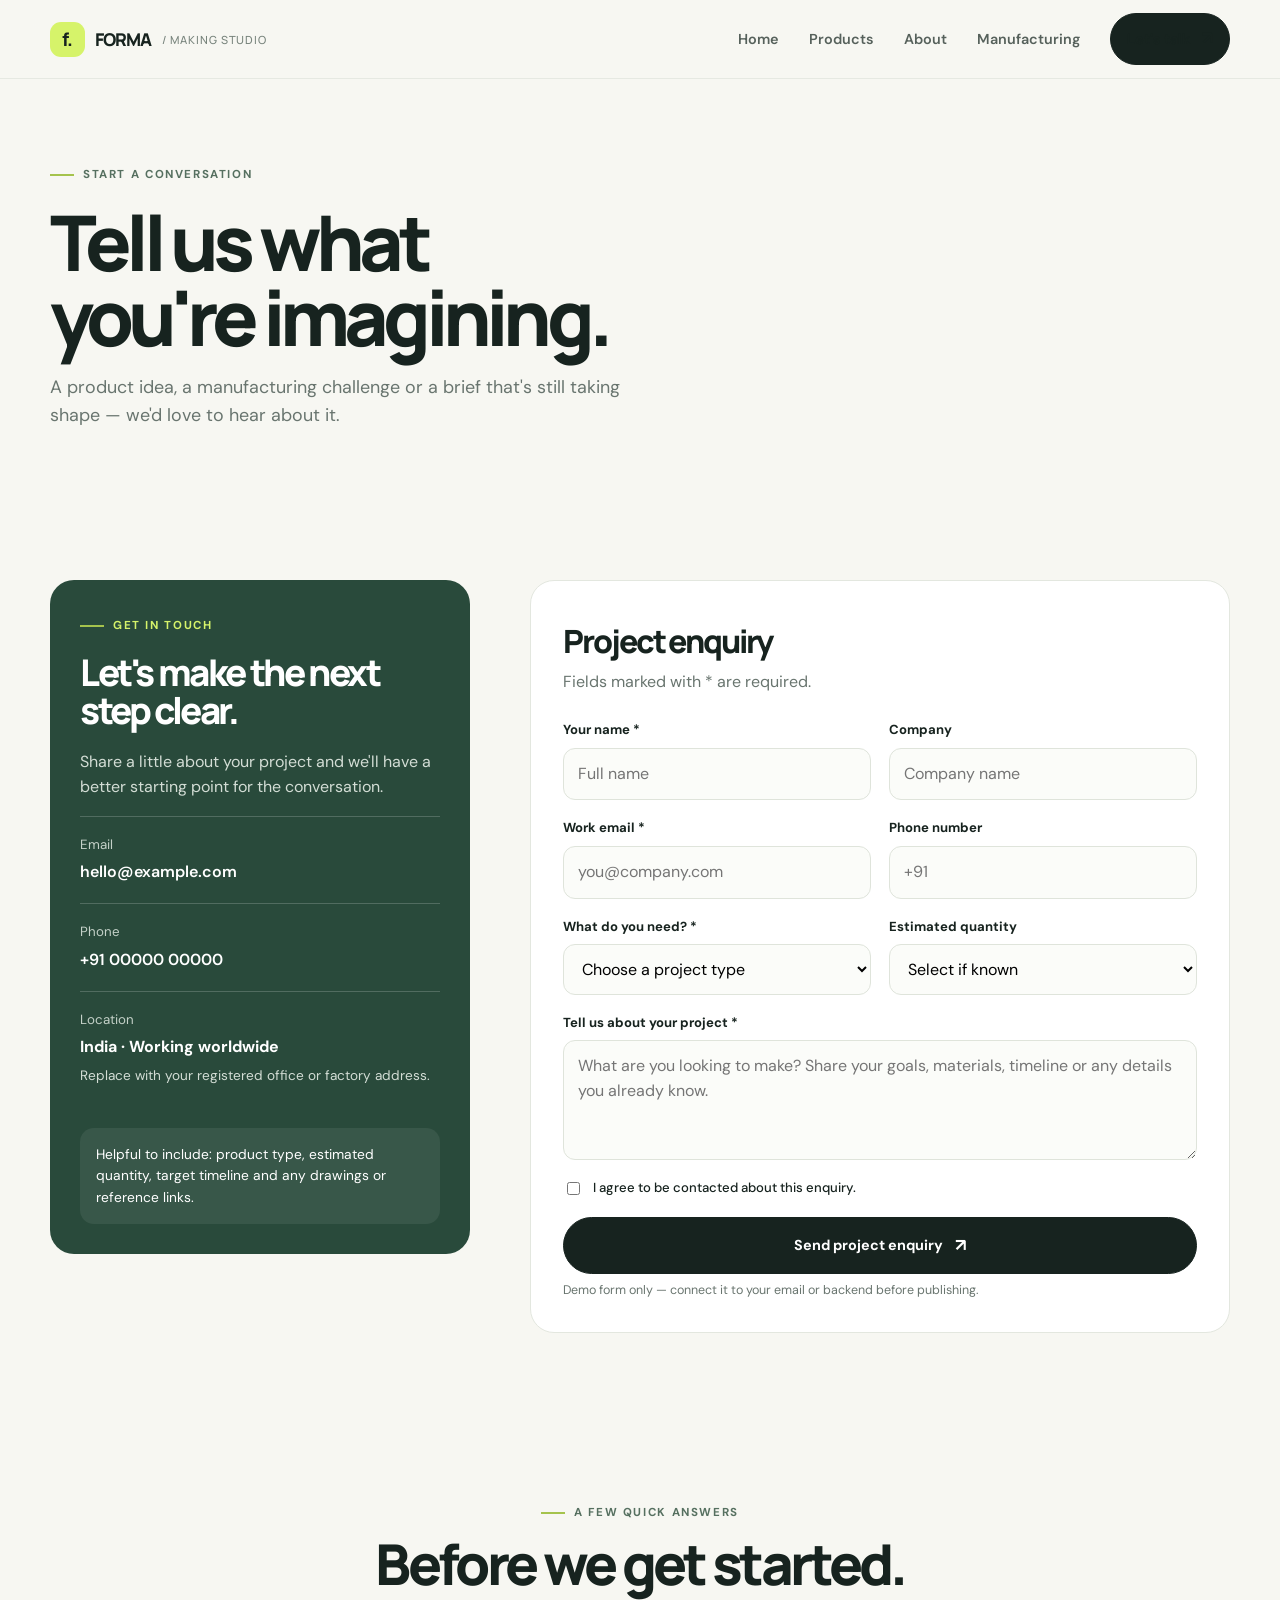
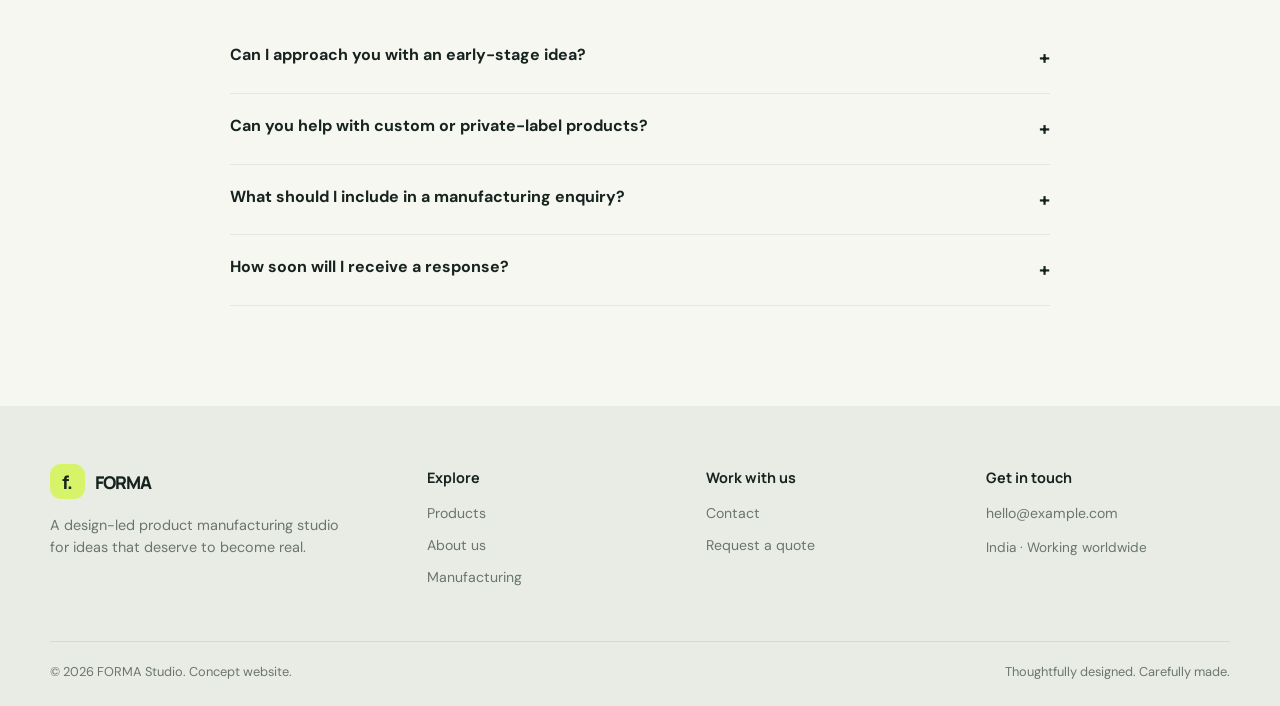
==== contact.html @ 0dbb73dc "first commit" ====
<!doctype html><html lang="en"><head><meta charset="utf-8"><meta name="viewport" content="width=device-width, initial-scale=1"><meta name="description" content="Contact FORMA to discuss product design, manufacturing and custom production projects."><title>Contact — FORMA</title><link rel="stylesheet" href="assets/style.css"></head><body><header class="site-header"><div class="container nav"><a class="brand" href="index.html"><span class="brand-mark">f.</span> FORMA<span style="font-weight:500;color:#78847c;font-size:.7rem;letter-spacing:.08em"> / MAKING STUDIO</span></a><button class="menu-toggle" aria-label="Toggle navigation" aria-expanded="false">☰</button><nav class="nav-links"><a href="index.html">Home</a><a href="products.html">Products</a><a href="about.html">About</a><a href="manufacturing.html">Manufacturing</a><a class="active btn btn-dark nav-cta" href="contact.html">Let's talk <span class="arrow">↗</span></a></nav></div></header><main><section class="page-hero"><div class="container"><span class="eyebrow">Start a conversation</span><h1 class="display">Tell us what<br>you're imagining.</h1><p class="lead">A product idea, a manufacturing challenge or a brief that's still taking shape — we'd love to hear about it.</p></div></section><section class="section-sm" id="quote"><div class="container form-layout"><aside class="contact-card"><span class="eyebrow" style="color:#d6f36a">Get in touch</span><h2 class="h2" style="font-size:2.3rem;margin-top:18px">Let's make the next step clear.</h2><p>Share a little about your project and we'll have a better starting point for the conversation.</p><div class="contact-detail"><small>Email</small><a href="mailto:hello@example.com">hello@example.com</a></div><div class="contact-detail"><small>Phone</small><a href="tel:+910000000000">+91 00000 00000</a></div><div class="contact-detail"><small>Location</small><strong>India · Working worldwide</strong><p style="font-size:.85rem;margin:5px 0 0">Replace with your registered office or factory address.</p></div><div style="margin-top:24px;padding:16px;background:#ffffff12;border-radius:14px;font-size:.86rem">Helpful to include: product type, estimated quantity, target timeline and any drawings or reference links.</div></aside><form class="form-card" data-demo-form><h2 class="h2" style="font-size:2rem">Project enquiry</h2><p class="muted" style="margin-top:-8px;margin-bottom:25px">Fields marked with * are required.</p><div class="form-grid"><div class="field"><label for="name">Your name *</label><input id="name" name="name" required placeholder="Full name"></div><div class="field"><label for="company">Company</label><input id="company" name="company" placeholder="Company name"></div><div class="field"><label for="email">Work email *</label><input id="email" type="email" name="email" required placeholder="you@company.com"></div><div class="field"><label for="phone">Phone number</label><input id="phone" type="tel" name="phone" placeholder="+91"></div><div class="field"><label for="project">What do you need? *</label><select id="project" name="project" required><option value="">Choose a project type</option><option>Product design & development</option><option>Custom manufacturing</option><option>OEM / ODM / private label</option><option>Existing product enquiry</option><option>Other</option></select></div><div class="field"><label for="quantity">Estimated quantity</label><select id="quantity" name="quantity"><option value="">Select if known</option><option>Prototype / sample only</option><option>Under 500 units</option><option>500–2,000 units</option><option>2,000–10,000 units</option><option>10,000+ units</option><option>Not sure yet</option></select></div><div class="field full"><label for="message">Tell us about your project *</label><textarea id="message" name="message" required placeholder="What are you looking to make? Share your goals, materials, timeline or any details you already know."></textarea></div><div class="field full"><label style="display:flex;gap:10px;align-items:start;font-weight:500"><input type="checkbox" required style="width:auto;margin-top:4px"> I agree to be contacted about this enquiry.</label></div><div class="field full"><button class="btn btn-dark" type="submit">Send project enquiry <span class="arrow">↗</span></button><div class="form-message" role="status"></div><p class="muted" style="font-size:.78rem;margin:0">Demo form only — connect it to your email or backend before publishing.</p></div></div></form></div></section><section class="section"><div class="container"><div style="text-align:center"><span class="eyebrow">A few quick answers</span><h2 class="h2">Before we get started.</h2></div><div class="faq-list"><details><summary>Can I approach you with an early-stage idea?</summary><p>Yes. Use the enquiry form to explain what you have in mind, what problem it solves and what you know so far. Concept development can be discussed as part of the project scope.</p></details><details><summary>Can you help with custom or private-label products?</summary><p>This concept site presents custom manufacturing and private-label services. Replace this answer with the actual services and minimum order quantities your business can support.</p></details><details><summary>What should I include in a manufacturing enquiry?</summary><p>Product purpose, reference images or drawings, material preferences, estimated quantity, target price and required delivery date are useful. You can start with whatever information you have.</p></details><details><summary>How soon will I receive a response?</summary><p>Add your actual enquiry response time here before publishing. For example, state the number of business days your team normally needs.</p></details></div></div></section></main><footer class="site-footer"><div class="container"><div class="footer-top"><div class="footer-about"><a class="brand" href="index.html"><span class="brand-mark">f.</span> FORMA</a><p>A design-led product manufacturing studio for ideas that deserve to become real.</p></div><div class="footer-col"><h4>Explore</h4><a href="products.html">Products</a><a href="about.html">About us</a><a href="manufacturing.html">Manufacturing</a></div><div class="footer-col"><h4>Work with us</h4><a href="contact.html">Contact</a><a href="#quote">Request a quote</a></div><div class="footer-col"><h4>Get in touch</h4><a href="mailto:hello@example.com">hello@example.com</a><span class="muted" style="font-size:.85rem">India · Working worldwide</span></div></div><div class="footer-bottom"><span>© <span data-year></span> FORMA Studio. Concept website.</span><span>Thoughtfully designed. Carefully made.</span></div></div></footer><a class="btn btn-dark mobile-cta" href="#quote">Start an enquiry ↗</a><script src="assets/main.js"></script><script>const p=new URLSearchParams(location.search).get('product');if(p){const m=document.querySelector('#message');if(m)m.value='I would like to enquire about: '+p+'\n\nProject details: ';}</script></body></html>
---- assets/style.css ----
@import url('https://fonts.googleapis.com/css2?family=DM+Sans:wght@400;500;600;700&family=Manrope:wght@400;500;600;700;800&display=swap');
:root{--ink:#17231f;--muted:#69756f;--paper:#f7f7f2;--white:#fff;--lime:#d6f36a;--line:#e3e7df;--green:#294a3b;--soft:#edf1e7;--radius:22px;--max:1180px}*{box-sizing:border-box}html{scroll-behavior:smooth}body{margin:0;background:var(--paper);color:var(--ink);font-family:'DM Sans',sans-serif;line-height:1.55}a{color:inherit;text-decoration:none}img{display:block;width:100%;object-fit:cover}button,input,textarea,select{font:inherit}.container{width:min(var(--max),calc(100% - 48px));margin:auto}.eyebrow{display:inline-flex;align-items:center;gap:9px;text-transform:uppercase;letter-spacing:.14em;font-size:.72rem;font-weight:700;color:#567060}.eyebrow:before{content:'';width:24px;height:2px;background:#a5c34d}.display{font:800 clamp(3rem,7vw,6.6rem)/.98 'Manrope',sans-serif;letter-spacing:-.075em;margin:20px 0}.h2{font:800 clamp(2.2rem,4.4vw,4.2rem)/1.05 'Manrope',sans-serif;letter-spacing:-.065em;margin:12px 0 20px}.h3{font:700 1.25rem/1.2 'Manrope',sans-serif;letter-spacing:-.035em}.lead{font-size:1.12rem;color:var(--muted);max-width:590px}.muted{color:var(--muted)}.section{padding:100px 0}.section-sm{padding:64px 0}.section-head{display:flex;align-items:end;justify-content:space-between;gap:32px;margin-bottom:36px}.section-head p{max-width:430px;color:var(--muted);margin:0}.btn{display:inline-flex;align-items:center;justify-content:center;gap:12px;padding:14px 19px;border-radius:999px;border:1px solid var(--ink);font-weight:700;font-size:.9rem;transition:.2s;cursor:pointer}.btn-dark{background:var(--ink);color:white}.btn-dark:hover{background:var(--green);transform:translateY(-2px)}.btn-light{background:var(--white);border-color:var(--line)}.btn-light:hover{border-color:var(--ink)}.btn-lime{background:var(--lime);border-color:var(--lime)}.btn-lime:hover{transform:translateY(-2px)}.arrow{font-size:1.1rem}.site-header{position:sticky;top:0;z-index:20;background:rgba(247,247,242,.92);backdrop-filter:blur(16px);border-bottom:1px solid rgba(227,231,223,.8)}.nav{height:78px;display:flex;align-items:center;justify-content:space-between;gap:24px}.brand{display:flex;align-items:center;gap:10px;font:800 1.1rem 'Manrope',sans-serif;letter-spacing:-.05em}.brand-mark{width:35px;height:35px;border-radius:11px;background:var(--lime);display:grid;place-items:center;color:var(--ink);font-size:1.15rem}.nav-links{display:flex;align-items:center;gap:30px;font-size:.9rem;font-weight:600}.nav-links a{color:#56615b;transition:.2s}.nav-links a:hover,.nav-links a.active{color:var(--ink)}.nav-cta{padding:11px 16px}.menu-toggle{display:none;border:0;background:transparent;font-size:1.5rem;padding:8px}.hero{padding:56px 0 70px}.hero-grid{display:grid;grid-template-columns:1.03fr .97fr;gap:42px;align-items:center}.hero-copy{padding:24px 0}.hero .display{max-width:680px}.hero .lead{max-width:520px}.hero-actions{display:flex;gap:12px;flex-wrap:wrap;margin-top:30px}.hero-note{display:flex;align-items:center;gap:14px;margin-top:36px;color:var(--muted);font-size:.85rem}.avatar-stack{display:flex}.avatar-stack span{width:31px;height:31px;border-radius:50%;border:2px solid var(--paper);margin-right:-8px;background:#d6e1c2;display:grid;place-items:center;font-size:.75rem}.hero-visual{position:relative;min-height:550px}.hero-photo{position:absolute;inset:0 0 36px 35px;border-radius:30px;overflow:hidden;background:#d7ded0}.hero-photo img,.hero-photo video{display:block;width:100%;height:100%;object-fit:cover;object-position:center}.hero-photo:after{content:'';position:absolute;inset:0;background:linear-gradient(180deg,transparent 50%,rgba(17,34,25,.2))}.floating-card{position:absolute;left:0;bottom:0;width:235px;background:white;border-radius:20px;padding:18px;box-shadow:0 18px 50px #17231f18}.floating-card .mini-label{font-size:.72rem;color:var(--muted);text-transform:uppercase;letter-spacing:.1em}.floating-card strong{display:block;font:800 1.65rem 'Manrope';letter-spacing:-.06em;margin:5px 0}.floating-card p{font-size:.82rem;color:var(--muted);margin:0}.round-stamp{position:absolute;right:-12px;top:25px;width:100px;height:100px;background:var(--lime);border-radius:50%;display:grid;place-items:center;text-align:center;font-weight:800;font-size:.74rem;line-height:1.2;transform:rotate(10deg)}.trust-strip{border-top:1px solid var(--line);border-bottom:1px solid var(--line);padding:22px 0}.trust-inner{display:flex;align-items:center;justify-content:space-between;gap:20px;flex-wrap:wrap}.trust-label{font-size:.76rem;text-transform:uppercase;letter-spacing:.12em;color:var(--muted)}.trust-name{font:800 1rem 'Manrope';color:#879189;letter-spacing:-.04em}.product-grid{display:grid;grid-template-columns:repeat(3,1fr);gap:20px}.product-card{background:white;border:1px solid var(--line);border-radius:var(--radius);overflow:hidden;transition:.25s}.product-card:hover{transform:translateY(-5px);box-shadow:0 18px 40px #17231f0d}.product-image{height:275px;background:#e9ede4;position:relative;overflow:hidden}.product-image img{height:100%;transition:transform .5s}.product-card:hover .product-image img{transform:scale(1.04)}.tag{position:absolute;top:14px;left:14px;background:white;border-radius:999px;padding:7px 11px;font-size:.72rem;font-weight:700}.product-info{padding:22px}.product-info p{font-size:.9rem;color:var(--muted);margin:9px 0 17px}.text-link{display:inline-flex;align-items:center;gap:10px;font-size:.88rem;font-weight:700;border-bottom:1px solid #aab5ab;padding-bottom:4px}.split{display:grid;grid-template-columns:1fr 1fr;gap:70px;align-items:center}.split-image{height:530px;border-radius:28px;overflow:hidden;position:relative;background:#dbe3d6}.split-image img{height:100%}.image-caption{position:absolute;bottom:18px;left:18px;right:18px;background:#fffef0e8;backdrop-filter:blur(10px);padding:17px 19px;border-radius:16px;font-weight:700}.check-list{display:grid;gap:17px;margin:28px 0}.check-item{display:flex;gap:13px;align-items:start}.check-icon{width:26px;height:26px;flex:none;border-radius:50%;background:var(--lime);display:grid;place-items:center;font-weight:800}.check-item strong{display:block;margin-bottom:3px}.check-item span{font-size:.9rem;color:var(--muted)}.dark-section{background:var(--ink);color:white}.dark-section .eyebrow{color:#c6d5c9}.dark-section .lead,.dark-section .muted{color:#aab6ae}.capability-grid{display:grid;grid-template-columns:repeat(4,1fr);gap:12px;margin-top:38px}.capability{padding:25px;border:1px solid #ffffff22;border-radius:18px;min-height:180px}.capability .number{font-size:.75rem;color:var(--lime);font-weight:700}.capability h3{font:700 1.12rem 'Manrope';margin:24px 0 8px}.capability p{font-size:.85rem;color:#aab6ae;margin:0}.stats{display:grid;grid-template-columns:repeat(4,1fr);gap:15px;margin-top:36px}.stat{border-top:1px solid #ffffff30;padding-top:17px}.stat strong{display:block;font:800 2.2rem 'Manrope';letter-spacing:-.06em}.stat span{font-size:.82rem;color:#aab6ae}.quote-band{background:var(--lime);border-radius:28px;padding:50px;display:flex;align-items:center;justify-content:space-between;gap:30px}.quote-band h2{font:800 clamp(2rem,4vw,3.5rem)/1.05 'Manrope';letter-spacing:-.065em;margin:0;max-width:700px}.quote-band p{margin:14px 0 0;color:#43513c}.site-footer{background:#e9ece4;padding:58px 0 25px}.footer-top{display:grid;grid-template-columns:1.4fr 1fr 1fr 1fr;gap:35px;padding-bottom:42px}.footer-about p{color:var(--muted);max-width:300px;font-size:.9rem}.footer-col h4{font:700 .9rem 'Manrope';margin:4px 0 16px}.footer-col a{display:block;color:var(--muted);font-size:.88rem;margin:10px 0}.footer-col a:hover{color:var(--ink)}.footer-bottom{border-top:1px solid #d5dbd1;padding-top:20px;display:flex;justify-content:space-between;gap:20px;color:var(--muted);font-size:.8rem}.page-hero{padding:80px 0 68px}.page-hero-grid{display:grid;grid-template-columns:1fr .75fr;gap:55px;align-items:end}.page-hero .display{font-size:clamp(3rem,6vw,5.7rem)}.page-hero-image{height:310px;border-radius:24px;overflow:hidden}.page-hero-image img{height:100%}.filter-row{display:flex;gap:9px;flex-wrap:wrap;margin-bottom:30px}.filter-btn{border:1px solid var(--line);background:white;padding:10px 15px;border-radius:999px;font-size:.85rem;cursor:pointer}.filter-btn.active,.filter-btn:hover{background:var(--ink);color:white;border-color:var(--ink)}.product-grid .product-card[hidden]{display:none}.process-grid{display:grid;grid-template-columns:repeat(4,1fr);gap:16px}.process-card{background:white;border:1px solid var(--line);border-radius:20px;padding:24px;min-height:230px}.process-card .step{width:38px;height:38px;background:var(--lime);border-radius:12px;display:grid;place-items:center;font-weight:800}.process-card h3{font:700 1.15rem 'Manrope';margin:28px 0 9px}.process-card p{font-size:.88rem;color:var(--muted);margin:0}.feature-photo{height:430px;border-radius:26px;overflow:hidden}.feature-photo img{height:100%}.form-layout{display:grid;grid-template-columns:.75fr 1.25fr;gap:60px;align-items:start}.contact-card{background:var(--green);color:white;border-radius:24px;padding:30px}.contact-card p{color:#d3ddd5}.contact-detail{padding:18px 0;border-top:1px solid #ffffff30}.contact-detail small{display:block;color:#c4d1c8;margin-bottom:5px}.contact-detail a{font-weight:600}.form-card{background:white;border:1px solid var(--line);border-radius:24px;padding:32px}.form-grid{display:grid;grid-template-columns:1fr 1fr;gap:18px}.field{display:flex;flex-direction:column;gap:7px}.field.full{grid-column:1/-1}.field label{font-size:.82rem;font-weight:700}.field input,.field textarea,.field select{width:100%;padding:13px 14px;border:1px solid #dfe4db;border-radius:12px;background:#fbfcf9;outline:none}.field input:focus,.field textarea:focus,.field select:focus{border-color:#829b71;box-shadow:0 0 0 3px #d6f36a55}.field textarea{min-height:120px;resize:vertical}.form-message{display:none;background:#edf5dc;padding:14px;border-radius:12px;margin-top:16px;color:#294a3b;font-size:.9rem}.form-message.show{display:block}.faq-list{max-width:820px;margin:30px auto 0}.faq-list details{border-bottom:1px solid var(--line);padding:20px 0}.faq-list summary{font-weight:700;cursor:pointer;list-style:none;display:flex;justify-content:space-between;gap:20px}.faq-list summary:after{content:'+';font-size:1.2rem}.faq-list details[open] summary:after{content:'−'}.faq-list details p{color:var(--muted);max-width:700px}.mobile-cta{display:none}
@media(max-width:900px){.nav-links{gap:17px}.hero-grid,.split,.page-hero-grid,.form-layout{grid-template-columns:1fr;gap:35px}.hero-visual{min-height:470px}.hero-photo{left:0}.page-hero-image{height:280px}.product-grid{grid-template-columns:repeat(2,1fr)}.capability-grid,.process-grid{grid-template-columns:repeat(2,1fr)}.footer-top{grid-template-columns:repeat(2,1fr)}.split-image{height:430px}.quote-band{padding:35px;align-items:start;flex-direction:column}.stats{grid-template-columns:repeat(2,1fr)}}
@media(max-width:640px){.container{width:min(var(--max),calc(100% - 32px))}.nav{height:68px}.menu-toggle{display:block}.nav-links{display:none;position:absolute;top:68px;left:0;right:0;background:var(--paper);padding:18px 24px 24px;border-bottom:1px solid var(--line);flex-direction:column;align-items:stretch;gap:0}.nav-links.open{display:flex}.nav-links a{padding:12px 0}.nav-links .nav-cta{margin-top:8px;text-align:center}.hero{padding:32px 0 55px}.hero .display{font-size:clamp(3rem,15vw,5rem)}.hero-visual{min-height:390px}.hero-photo{inset:0 0 25px 0}.floating-card{width:190px;padding:14px}.round-stamp{width:78px;height:78px;right:-4px;font-size:.63rem}.section{padding:70px 0}.section-sm{padding:48px 0}.section-head{display:block}.section-head p{margin-top:14px}.product-grid{grid-template-columns:1fr}.product-image{height:280px}.capability-grid,.process-grid{grid-template-columns:1fr 1fr;gap:10px}.capability{padding:18px;min-height:170px}.capability h3{font-size:1rem}.stats{gap:20px}.stat strong{font-size:1.8rem}.page-hero{padding:50px 0 45px}.page-hero-grid{gap:25px}.page-hero .display{font-size:clamp(3rem,14vw,4.6rem)}.page-hero-image{height:230px}.split-image{height:340px}.footer-top{grid-template-columns:1fr 1fr;gap:25px}.footer-about{grid-column:1/-1}.footer-bottom{flex-direction:column;gap:8px}.form-card{padding:22px}.form-grid{grid-template-columns:1fr}.field.full{grid-column:auto}.contact-card{padding:24px}.quote-band{padding:28px}.trust-inner{justify-content:flex-start}.trust-label{width:100%}.trust-name{font-size:.9rem}.mobile-cta{display:block;position:fixed;z-index:15;bottom:12px;left:12px;right:12px;text-align:center;box-shadow:0 8px 30px #17231f22}.site-footer{padding-bottom:82px}}
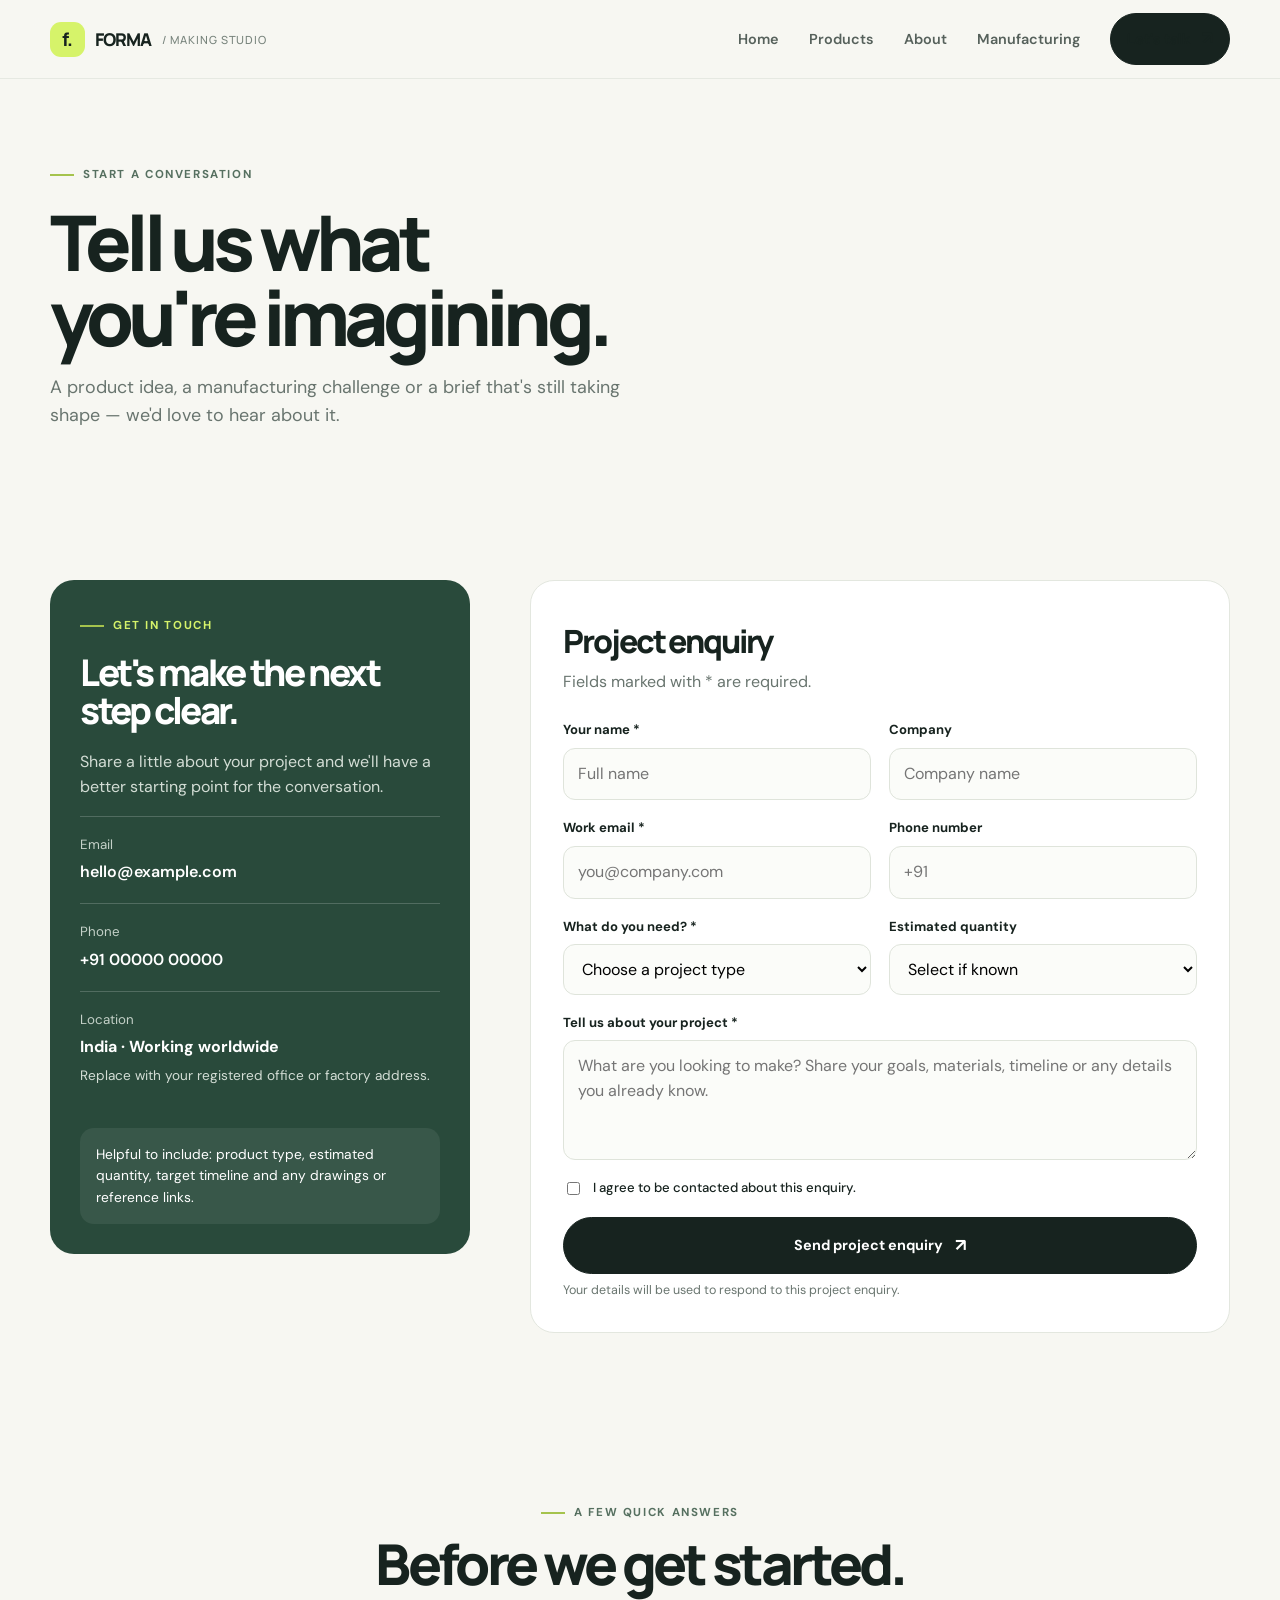
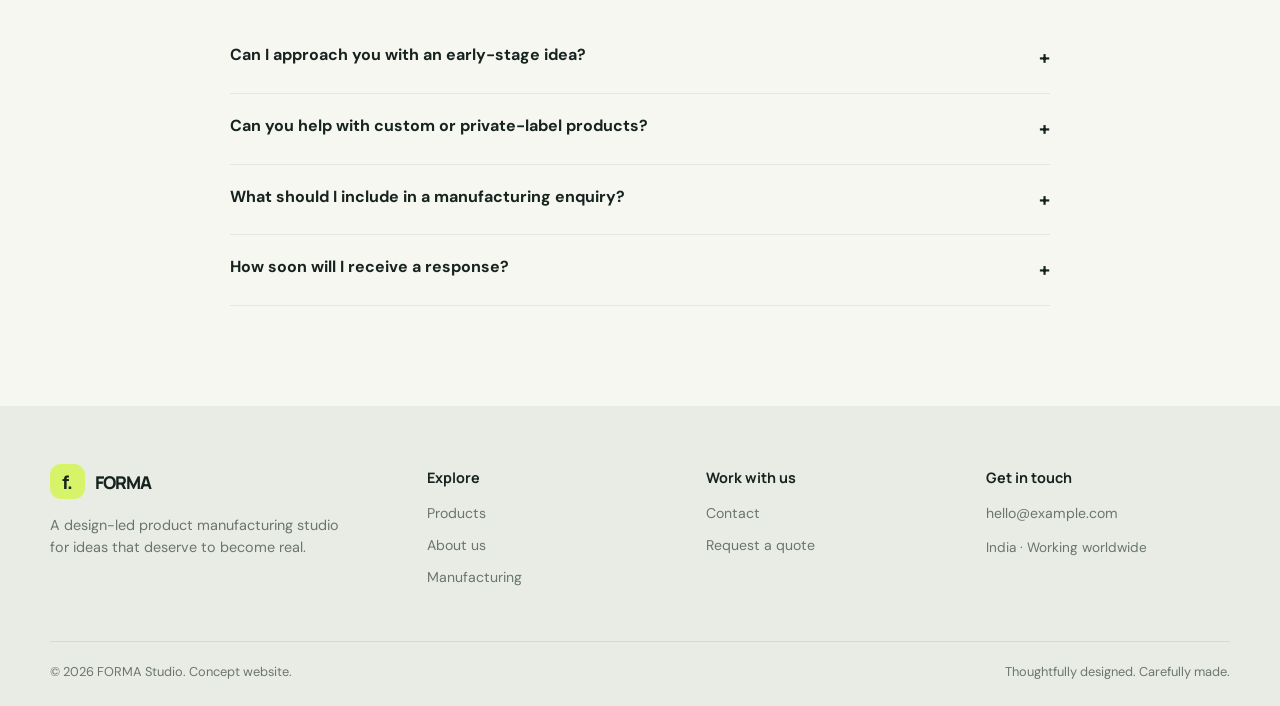
==== commit e64f00c4: "configured cloudflare" ====
--- a/contact.html
+++ b/contact.html
@@ -1 +1,162 @@
-<!doctype html><html lang="en"><head><meta charset="utf-8"><meta name="viewport" content="width=device-width, initial-scale=1"><meta name="description" content="Contact FORMA to discuss product design, manufacturing and custom production projects."><title>Contact — FORMA</title><link rel="stylesheet" href="assets/style.css"></head><body><header class="site-header"><div class="container nav"><a class="brand" href="index.html"><span class="brand-mark">f.</span> FORMA<span style="font-weight:500;color:#78847c;font-size:.7rem;letter-spacing:.08em"> / MAKING STUDIO</span></a><button class="menu-toggle" aria-label="Toggle navigation" aria-expanded="false">☰</button><nav class="nav-links"><a href="index.html">Home</a><a href="products.html">Products</a><a href="about.html">About</a><a href="manufacturing.html">Manufacturing</a><a class="active btn btn-dark nav-cta" href="contact.html">Let's talk <span class="arrow">↗</span></a></nav></div></header><main><section class="page-hero"><div class="container"><span class="eyebrow">Start a conversation</span><h1 class="display">Tell us what<br>you're imagining.</h1><p class="lead">A product idea, a manufacturing challenge or a brief that's still taking shape — we'd love to hear about it.</p></div></section><section class="section-sm" id="quote"><div class="container form-layout"><aside class="contact-card"><span class="eyebrow" style="color:#d6f36a">Get in touch</span><h2 class="h2" style="font-size:2.3rem;margin-top:18px">Let's make the next step clear.</h2><p>Share a little about your project and we'll have a better starting point for the conversation.</p><div class="contact-detail"><small>Email</small><a href="mailto:hello@example.com">hello@example.com</a></div><div class="contact-detail"><small>Phone</small><a href="tel:+910000000000">+91 00000 00000</a></div><div class="contact-detail"><small>Location</small><strong>India · Working worldwide</strong><p style="font-size:.85rem;margin:5px 0 0">Replace with your registered office or factory address.</p></div><div style="margin-top:24px;padding:16px;background:#ffffff12;border-radius:14px;font-size:.86rem">Helpful to include: product type, estimated quantity, target timeline and any drawings or reference links.</div></aside><form class="form-card" data-demo-form><h2 class="h2" style="font-size:2rem">Project enquiry</h2><p class="muted" style="margin-top:-8px;margin-bottom:25px">Fields marked with * are required.</p><div class="form-grid"><div class="field"><label for="name">Your name *</label><input id="name" name="name" required placeholder="Full name"></div><div class="field"><label for="company">Company</label><input id="company" name="company" placeholder="Company name"></div><div class="field"><label for="email">Work email *</label><input id="email" type="email" name="email" required placeholder="you@company.com"></div><div class="field"><label for="phone">Phone number</label><input id="phone" type="tel" name="phone" placeholder="+91"></div><div class="field"><label for="project">What do you need? *</label><select id="project" name="project" required><option value="">Choose a project type</option><option>Product design & development</option><option>Custom manufacturing</option><option>OEM / ODM / private label</option><option>Existing product enquiry</option><option>Other</option></select></div><div class="field"><label for="quantity">Estimated quantity</label><select id="quantity" name="quantity"><option value="">Select if known</option><option>Prototype / sample only</option><option>Under 500 units</option><option>500–2,000 units</option><option>2,000–10,000 units</option><option>10,000+ units</option><option>Not sure yet</option></select></div><div class="field full"><label for="message">Tell us about your project *</label><textarea id="message" name="message" required placeholder="What are you looking to make? Share your goals, materials, timeline or any details you already know."></textarea></div><div class="field full"><label style="display:flex;gap:10px;align-items:start;font-weight:500"><input type="checkbox" required style="width:auto;margin-top:4px"> I agree to be contacted about this enquiry.</label></div><div class="field full"><button class="btn btn-dark" type="submit">Send project enquiry <span class="arrow">↗</span></button><div class="form-message" role="status"></div><p class="muted" style="font-size:.78rem;margin:0">Demo form only — connect it to your email or backend before publishing.</p></div></div></form></div></section><section class="section"><div class="container"><div style="text-align:center"><span class="eyebrow">A few quick answers</span><h2 class="h2">Before we get started.</h2></div><div class="faq-list"><details><summary>Can I approach you with an early-stage idea?</summary><p>Yes. Use the enquiry form to explain what you have in mind, what problem it solves and what you know so far. Concept development can be discussed as part of the project scope.</p></details><details><summary>Can you help with custom or private-label products?</summary><p>This concept site presents custom manufacturing and private-label services. Replace this answer with the actual services and minimum order quantities your business can support.</p></details><details><summary>What should I include in a manufacturing enquiry?</summary><p>Product purpose, reference images or drawings, material preferences, estimated quantity, target price and required delivery date are useful. You can start with whatever information you have.</p></details><details><summary>How soon will I receive a response?</summary><p>Add your actual enquiry response time here before publishing. For example, state the number of business days your team normally needs.</p></details></div></div></section></main><footer class="site-footer"><div class="container"><div class="footer-top"><div class="footer-about"><a class="brand" href="index.html"><span class="brand-mark">f.</span> FORMA</a><p>A design-led product manufacturing studio for ideas that deserve to become real.</p></div><div class="footer-col"><h4>Explore</h4><a href="products.html">Products</a><a href="about.html">About us</a><a href="manufacturing.html">Manufacturing</a></div><div class="footer-col"><h4>Work with us</h4><a href="contact.html">Contact</a><a href="#quote">Request a quote</a></div><div class="footer-col"><h4>Get in touch</h4><a href="mailto:hello@example.com">hello@example.com</a><span class="muted" style="font-size:.85rem">India · Working worldwide</span></div></div><div class="footer-bottom"><span>© <span data-year></span> FORMA Studio. Concept website.</span><span>Thoughtfully designed. Carefully made.</span></div></div></footer><a class="btn btn-dark mobile-cta" href="#quote">Start an enquiry ↗</a><script src="assets/main.js"></script><script>const p=new URLSearchParams(location.search).get('product');if(p){const m=document.querySelector('#message');if(m)m.value='I would like to enquire about: '+p+'\n\nProject details: ';}</script></body></html>
+<!doctype html>
+<html lang="en">
+
+<head>
+    <meta charset="utf-8">
+    <meta name="viewport" content="width=device-width, initial-scale=1">
+    <meta name="description"
+        content="Contact FORMA to discuss product design, manufacturing and custom production projects.">
+    <title>Contact — FORMA</title>
+    <link rel="stylesheet" href="assets/style.css">
+</head>
+
+<body>
+    <header class="site-header">
+        <div class="container nav"><a class="brand" href="index.html"><span class="brand-mark">f.</span> FORMA<span
+                    style="font-weight:500;color:#78847c;font-size:.7rem;letter-spacing:.08em"> / MAKING
+                    STUDIO</span></a><button class="menu-toggle" aria-label="Toggle navigation"
+                aria-expanded="false">☰</button>
+            <nav class="nav-links"><a href="index.html">Home</a><a href="products.html">Products</a><a
+                    href="about.html">About</a><a href="manufacturing.html">Manufacturing</a><a
+                    class="active btn btn-dark nav-cta" href="contact.html">Let's talk <span class="arrow">↗</span></a>
+            </nav>
+        </div>
+    </header>
+    <main>
+        <section class="page-hero">
+            <div class="container"><span class="eyebrow">Start a conversation</span>
+                <h1 class="display">Tell us what<br>you're imagining.</h1>
+                <p class="lead">A product idea, a manufacturing challenge or a brief that's still taking shape — we'd
+                    love to hear about it.</p>
+            </div>
+        </section>
+        <section class="section-sm" id="quote">
+            <div class="container form-layout">
+                <aside class="contact-card"><span class="eyebrow" style="color:#d6f36a">Get in touch</span>
+                    <h2 class="h2" style="font-size:2.3rem;margin-top:18px">Let's make the next step clear.</h2>
+                    <p>Share a little about your project and we'll have a better starting point for the conversation.
+                    </p>
+                    <div class="contact-detail"><small>Email</small><a
+                            href="mailto:hello@example.com">hello@example.com</a></div>
+                    <div class="contact-detail"><small>Phone</small><a href="tel:+910000000000">+91 00000 00000</a>
+                    </div>
+                    <div class="contact-detail"><small>Location</small><strong>India · Working worldwide</strong>
+                        <p style="font-size:.85rem;margin:5px 0 0">Replace with your registered office or factory
+                            address.</p>
+                    </div>
+                    <div style="margin-top:24px;padding:16px;background:#ffffff12;border-radius:14px;font-size:.86rem">
+                        Helpful to include: product type, estimated quantity, target timeline and any drawings or
+                        reference links.</div>
+                </aside>
+                <form class="form-card" id="project-enquiry-form"
+                    data-worker-url="https://blix-enquiry-api.developer-dad.workers.dev/">
+                    <h2 class="h2" style="font-size:2rem">Project enquiry</h2>
+                    <p class="muted" style="margin-top:-8px;margin-bottom:25px">Fields marked with * are required.</p>
+                    <div class="form-grid">
+                        <div class="field"><label for="name">Your name *</label><input id="name" name="name" required
+                                placeholder="Full name"></div>
+                        <div class="field"><label for="company">Company</label><input id="company" name="company"
+                                placeholder="Company name"></div>
+                        <div class="field"><label for="email">Work email *</label><input id="email" type="email"
+                                name="email" required placeholder="you@company.com"></div>
+                        <div class="field"><label for="phone">Phone number</label><input id="phone" type="tel"
+                                name="phone" placeholder="+91"></div>
+                        <div class="field"><label for="project">What do you need? *</label><select id="project"
+                                name="project" required>
+                                <option value="">Choose a project type</option>
+                                <option>Product design & development</option>
+                                <option>Custom manufacturing</option>
+                                <option>OEM / ODM / private label</option>
+                                <option>Existing product enquiry</option>
+                                <option>Other</option>
+                            </select></div>
+                        <div class="field"><label for="quantity">Estimated quantity</label><select id="quantity"
+                                name="quantity">
+                                <option value="">Select if known</option>
+                                <option>Prototype / sample only</option>
+                                <option>Under 500 units</option>
+                                <option>500–2,000 units</option>
+                                <option>2,000–10,000 units</option>
+                                <option>10,000+ units</option>
+                                <option>Not sure yet</option>
+                            </select></div>
+                        <div class="field full"><label for="message">Tell us about your project *</label><textarea
+                                id="message" name="message" required
+                                placeholder="What are you looking to make? Share your goals, materials, timeline or any details you already know."></textarea>
+                        </div>
+                        <div class="field full"><label
+                                style="display:flex;gap:10px;align-items:start;font-weight:500"><input id="consent"
+                                    name="consent" type="checkbox" required style="width:auto;margin-top:4px"> I agree
+                                to be contacted about this enquiry.</label></div>
+                        <div class="field full"><button class="btn btn-dark" type="submit">Send project enquiry <span
+                                    class="arrow">↗</span></button>
+                            <div class="form-message" id="form-message" role="status" aria-live="polite"></div>
+                            <p class="muted" style="font-size:.78rem;margin:0">Your details will be used to respond to
+                                this project enquiry.</p><input type="text" name="website" tabindex="-1"
+                                autocomplete="off" aria-hidden="true"
+                                style="position:absolute;left:-10000px;width:1px;height:1px" />
+                        </div>
+                    </div>
+                </form>
+            </div>
+        </section>
+        <section class="section">
+            <div class="container">
+                <div style="text-align:center"><span class="eyebrow">A few quick answers</span>
+                    <h2 class="h2">Before we get started.</h2>
+                </div>
+                <div class="faq-list">
+                    <details>
+                        <summary>Can I approach you with an early-stage idea?</summary>
+                        <p>Yes. Use the enquiry form to explain what you have in mind, what problem it solves and what
+                            you know so far. Concept development can be discussed as part of the project scope.</p>
+                    </details>
+                    <details>
+                        <summary>Can you help with custom or private-label products?</summary>
+                        <p>This concept site presents custom manufacturing and private-label services. Replace this
+                            answer with the actual services and minimum order quantities your business can support.</p>
+                    </details>
+                    <details>
+                        <summary>What should I include in a manufacturing enquiry?</summary>
+                        <p>Product purpose, reference images or drawings, material preferences, estimated quantity,
+                            target price and required delivery date are useful. You can start with whatever information
+                            you have.</p>
+                    </details>
+                    <details>
+                        <summary>How soon will I receive a response?</summary>
+                        <p>Add your actual enquiry response time here before publishing. For example, state the number
+                            of business days your team normally needs.</p>
+                    </details>
+                </div>
+            </div>
+        </section>
+    </main>
+    <footer class="site-footer">
+        <div class="container">
+            <div class="footer-top">
+                <div class="footer-about"><a class="brand" href="index.html"><span class="brand-mark">f.</span>
+                        FORMA</a>
+                    <p>A design-led product manufacturing studio for ideas that deserve to become real.</p>
+                </div>
+                <div class="footer-col">
+                    <h4>Explore</h4><a href="products.html">Products</a><a href="about.html">About us</a><a
+                        href="manufacturing.html">Manufacturing</a>
+                </div>
+                <div class="footer-col">
+                    <h4>Work with us</h4><a href="contact.html">Contact</a><a href="#quote">Request a quote</a>
+                </div>
+                <div class="footer-col">
+                    <h4>Get in touch</h4><a href="mailto:hello@example.com">hello@example.com</a><span class="muted"
+                        style="font-size:.85rem">India · Working worldwide</span>
+                </div>
+            </div>
+            <div class="footer-bottom"><span>© <span data-year></span> FORMA Studio. Concept
+                    website.</span><span>Thoughtfully designed. Carefully made.</span></div>
+        </div>
+    </footer><a class="btn btn-dark mobile-cta" href="#quote">Start an enquiry ↗</a>
+    <script src="assets/main.js"></script>
+    <script>const p = new URLSearchParams(location.search).get('product'); if (p) { const m = document.querySelector('#message'); if (m) m.value = 'I would like to enquire about: ' + p + '\n\nProject details: '; }</script>
+    <script src="assets/contact-form.js" defer></script>
+</body>
+
+</html>
